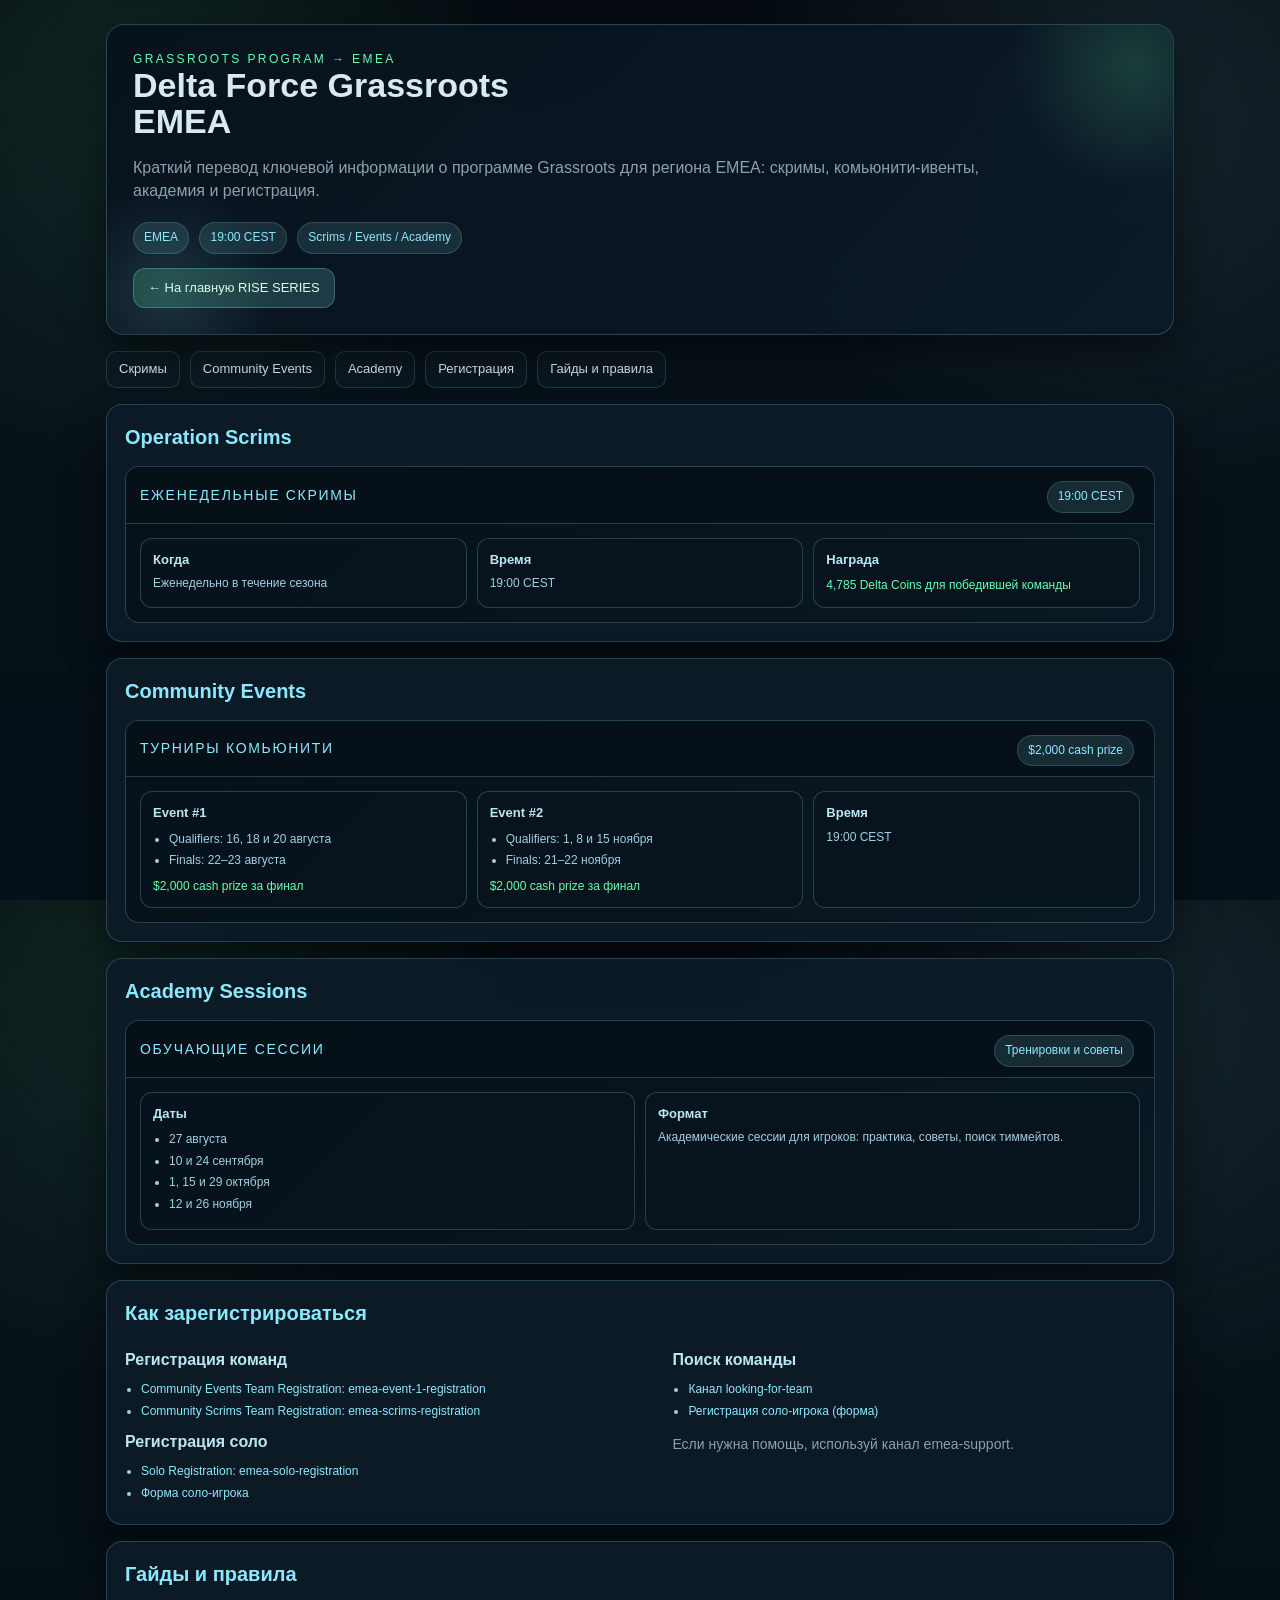
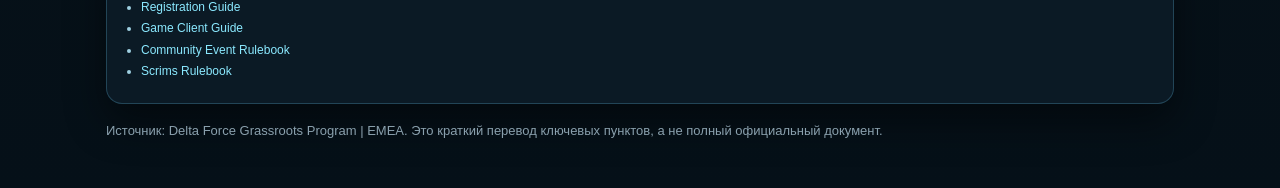
==== grassroots_emea_ru.html @ 2ccb9481 "Add files via upload" ====
<!doctype html>
<html lang="ru">
<head>
  <meta charset="utf-8" />
  <meta name="viewport" content="width=device-width, initial-scale=1" />
  <title>Delta Force Grassroots | EMEA — Кратко на русском</title>
  <link rel="stylesheet" href="style.css" />
  <style>
    .grass-root{margin-top:14px;border:1px solid rgba(139,233,255,.22);border-radius:14px;overflow:hidden;background:linear-gradient(135deg,rgba(6,16,24,.96),rgba(10,24,34,.92))}
    .grass-head{display:flex;align-items:center;justify-content:space-between;padding:10px 14px;border-bottom:1px solid rgba(139,233,255,.22);background:rgba(6,16,24,.9)}
    .grass-title{font-size:14px;color:#8be9ff;text-transform:uppercase;letter-spacing:.12em}
    .grass-body{padding:14px}
    .grass-grid{display:grid;grid-template-columns:repeat(auto-fit,minmax(220px,1fr));gap:10px}
    .grass-card{border:1px solid rgba(139,233,255,.22);border-radius:12px;padding:12px;background:rgba(8,20,30,.85)}
    .grass-card h4{margin:0 0 6px;color:#b9e7f2;font-size:13px}
    .grass-card .meta{font-size:12px;color:#9fd0e2}
    .grass-card .prize{margin-top:8px;font-size:12px;color:#63ffb0}
    .date-list{margin:8px 0 0 16px;padding:0;font-size:12px;color:#9fd0e2}
    .date-list li{margin:4px 0}
    .link-list{margin:8px 0 0 16px;padding:0;font-size:12px;color:#9fd0e2}
    .link-list li{margin:4px 0}
    .link-list a{color:#8be9ff;text-decoration:none}
    .link-list a:hover{text-decoration:underline}
    .full-link{display:inline-block;margin-top:14px;padding:10px 14px;border-radius:12px;background:linear-gradient(90deg,rgba(99,255,176,.18),rgba(139,233,255,.18));border:1px solid rgba(139,233,255,.28);color:#d9ffe8;text-decoration:none;font-size:13px}
    .full-link:hover{border-color:#8be9ff;background:rgba(139,233,255,.22)}
  </style>
</head>
<body>
  <div class="wrap">
    <header class="hero">
      <div class="kicker">Grassroots Program → EMEA</div>
      <h1>Delta Force Grassroots<br/>EMEA</h1>
      <p class="sub">Краткий перевод ключевой информации о программе Grassroots для региона EMEA: скримы, комьюнити‑ивенты, академия и регистрация.</p>
      <div class="tags">
        <span class="pill">EMEA</span>
        <span class="pill">19:00 CEST</span>
        <span class="pill">Scrims / Events / Academy</span>
      </div>
      <a class="full-link" href="index.html">← На главную RISE SERIES</a>
    </header>

    <nav class="nav">
      <a href="#scrims">Скримы</a>
      <a href="#events">Community Events</a>
      <a href="#academy">Academy</a>
      <a href="#register">Регистрация</a>
      <a href="#guides">Гайды и правила</a>
    </nav>

    <main>
      <section id="scrims" class="section">
        <h2>Operation Scrims</h2>
        <div class="grass-root">
          <div class="grass-head">
            <div class="grass-title">Еженедельные скримы</div>
            <div class="pill">19:00 CEST</div>
          </div>
          <div class="grass-body">
            <div class="grass-grid">
              <div class="grass-card">
                <h4>Когда</h4>
                <div class="meta">Еженедельно в течение сезона</div>
              </div>
              <div class="grass-card">
                <h4>Время</h4>
                <div class="meta">19:00 CEST</div>
              </div>
              <div class="grass-card">
                <h4>Награда</h4>
                <div class="prize">4,785 Delta Coins для победившей команды</div>
              </div>
            </div>
          </div>
        </div>
      </section>

      <section id="events" class="section">
        <h2>Community Events</h2>
        <div class="grass-root">
          <div class="grass-head">
            <div class="grass-title">Турниры комьюнити</div>
            <div class="pill">$2,000 cash prize</div>
          </div>
          <div class="grass-body">
            <div class="grass-grid">
              <div class="grass-card">
                <h4>Event #1</h4>
                <ul class="date-list">
                  <li>Qualifiers: 16, 18 и 20 августа</li>
                  <li>Finals: 22–23 августа</li>
                </ul>
                <div class="prize">$2,000 cash prize за финал</div>
              </div>
              <div class="grass-card">
                <h4>Event #2</h4>
                <ul class="date-list">
                  <li>Qualifiers: 1, 8 и 15 ноября</li>
                  <li>Finals: 21–22 ноября</li>
                </ul>
                <div class="prize">$2,000 cash prize за финал</div>
              </div>
              <div class="grass-card">
                <h4>Время</h4>
                <div class="meta">19:00 CEST</div>
              </div>
            </div>
          </div>
        </div>
      </section>

      <section id="academy" class="section">
        <h2>Academy Sessions</h2>
        <div class="grass-root">
          <div class="grass-head">
            <div class="grass-title">Обучающие сессии</div>
            <div class="pill">Тренировки и советы</div>
          </div>
          <div class="grass-body">
            <div class="grass-grid">
              <div class="grass-card">
                <h4>Даты</h4>
                <ul class="date-list">
                  <li>27 августа</li>
                  <li>10 и 24 сентября</li>
                  <li>1, 15 и 29 октября</li>
                  <li>12 и 26 ноября</li>
                </ul>
              </div>
              <div class="grass-card">
                <h4>Формат</h4>
                <div class="meta">Академические сессии для игроков: практика, советы, поиск тиммейтов.</div>
              </div>
            </div>
          </div>
        </div>
      </section>

      <section id="register" class="section">
        <h2>Как зарегистрироваться</h2>
        <div class="two">
          <div>
            <h3>Регистрация команд</h3>
            <ul class="link-list">
              <li><a href="#" target="_blank">Community Events Team Registration: emea-event-1-registration</a></li>
              <li><a href="#" target="_blank">Community Scrims Team Registration: emea-scrims-registration</a></li>
            </ul>
            <h3>Регистрация соло</h3>
            <ul class="link-list">
              <li><a href="#" target="_blank">Solo Registration: emea-solo-registration</a></li>
              <li><a href="https://forms.gle/nZiFamu3CQdPCxHGA" target="_blank">Форма соло‑игрока</a></li>
            </ul>
          </div>
          <div>
            <h3>Поиск команды</h3>
            <ul class="link-list">
              <li><a href="#" target="_blank">Канал looking-for-team</a></li>
              <li><a href="#" target="_blank">Регистрация соло‑игрока (форма)</a></li>
            </ul>
            <p class="note">Если нужна помощь, используй канал emea-support.</p>
          </div>
        </div>
      </section>

      <section id="guides" class="section">
        <h2>Гайды и правила</h2>
        <ul class="link-list">
          <li><a href="https://docs.google.com/document/d/1Z2-71S22kd0q0dNOTSPDnXwQyplltMOltUxATswzVcA/edit?usp=drive_link" target="_blank">Registration Guide</a></li>
          <li><a href="https://docs.google.com/document/d/1-LtsFhHSd9TqhIL-D1bdtUijVcw_AeulnSG8pI4t7SY/edit?tab=t.0" target="_blank">Game Client Guide</a></li>
          <li><a href="https://docs.google.com/document/d/1kjx-Kr_e8S7mKYZbfKHrHuG92e-HZ0BchCZp8srr2yU/edit?tab=t.0" target="_blank">Community Event Rulebook</a></li>
          <li><a href="https://docs.google.com/document/d/1WtzH_QjVE46fNVF2fFdW4-33qUdppOH94NwrOT4yUyY/edit?usp=drive_link" target="_blank">Scrims Rulebook</a></li>
        </ul>
      </section>
    </main>

    <footer class="footer">
      Источник: Delta Force Grassroots Program | EMEA. Это краткий перевод ключевых пунктов, а не полный официальный документ.
    </footer>
  </div>
</body>
</html>
---- style.css ----
:root{
  --bg:#050b10;
  --bg2:#071118;
  --panel:rgba(9,20,30,.88);
  --panel2:rgba(12,28,40,.92);
  --line:#2a5568;
  --accent:#8be9ff;
  --accent2:#63ffb0;
  --text:#d9e9f0;
  --muted:#8aa0ad;
  --danger:#ff6b6b;
  --shadow:0 18px 40px rgba(0,0,0,.45);
}
*{box-sizing:border-box}
html,body{height:100%}
body{
  margin:0;
  font-family:Inter,Segoe UI,Arial,sans-serif;
  background:
    radial-gradient(circle at 10% 10%, rgba(99,255,176,.10), transparent 28%),
    radial-gradient(circle at 90% 10%, rgba(139,233,255,.10), transparent 30%),
    linear-gradient(180deg, #050b10 0%, #071118 40%, #051018 100%);
  color:var(--text);
  line-height:1.45;
}
.wrap{max-width:1100px;margin:0 auto;padding:24px 16px 48px}

/* Hero */
.hero{
  position:relative;
  overflow:hidden;
  border:1px solid rgba(139,233,255,.22);
  background:linear-gradient(135deg, rgba(8,18,28,.96), rgba(11,27,40,.86));
  box-shadow:var(--shadow);
  border-radius:18px;
  padding:26px;
}
.hero:before,.hero:after{
  content:"";position:absolute;inset:auto;pointer-events:none;
}
.hero:before{right:-90px;top:-90px;width:260px;height:260px;border-radius:50%;background:radial-gradient(circle, rgba(99,255,176,.16), transparent 66%)}
.hero:after{left:-60px;bottom:-80px;width:240px;height:240px;border-radius:50%;background:radial-gradient(circle, rgba(139,233,255,.14), transparent 66%)}
.kicker{letter-spacing:.2em;text-transform:uppercase;color:var(--accent2);font-size:12px}
h1,h2,h3{margin:0 0 10px}
h1{font-size:34px;line-height:1.05}
.sub{color:var(--muted);max-width:900px}
.tags{margin-top:12px}
.pill{
  display:inline-block;padding:6px 10px;border-radius:999px;
  background:rgba(139,233,255,.12);border:1px solid rgba(139,233,255,.18);
  color:var(--accent);font-size:12px;margin:4px 6px 0 0;
}

/* Nav */
.nav{
  display:flex;flex-wrap:wrap;gap:10px;margin:16px 0 10px;
}
.nav a{
  text-decoration:none;color:var(--text);padding:8px 12px;border-radius:10px;
  border:1px solid rgba(139,233,255,.16);background:rgba(13,26,36,.7);
  font-size:13px;transition:.15s;
}
.nav a:hover{border-color:var(--accent);background:rgba(139,233,255,.12)}

/* Sections */
.section{
  margin-top:16px;
  background:var(--panel2);
  border:1px solid rgba(42,85,104,.75);
  border-radius:16px;
  padding:18px;
  box-shadow:var(--shadow);
}
.section h2{color:var(--accent);font-size:20px}
.section h3{color:#b9e7f2;font-size:16px;margin-top:10px}

/* Grids */
.grid{display:grid;grid-template-columns:repeat(auto-fit,minmax(220px,1fr));gap:12px}
.two{display:grid;grid-template-columns:1.05fr .95fr;gap:14px}
@media (max-width:900px){.two{grid-template-columns:1fr}h1{font-size:26px}}

/* Cards */
.card{
  background:var(--panel);
  border:1px solid rgba(139,233,255,.14);
  border-radius:14px;
  padding:14px;
  box-shadow:var(--shadow);
}
.card h3{margin-top:0;color:var(--accent)}

/* Tables */
table{width:100%;border-collapse:collapse;overflow:hidden;border-radius:12px}
th,td{border-bottom:1px solid rgba(139,233,255,.12);padding:10px 9px;text-align:left;vertical-align:top}
th{color:var(--accent2);font-weight:600;background:rgba(255,255,255,.03)}
tr:last-child td{border-bottom:none}

/* Lists */
ul{margin:8px 0 0 18px;padding:0}
li{margin:6px 0}

/* Footer */
.footer{margin-top:18px;color:var(--muted);font-size:13px}

/* Utilities */
.note{color:var(--muted);font-size:14px}
.danger{color:var(--danger)}
.mono{font-family:ui-monospace,SFMono-Regular,Consolas,monospace}
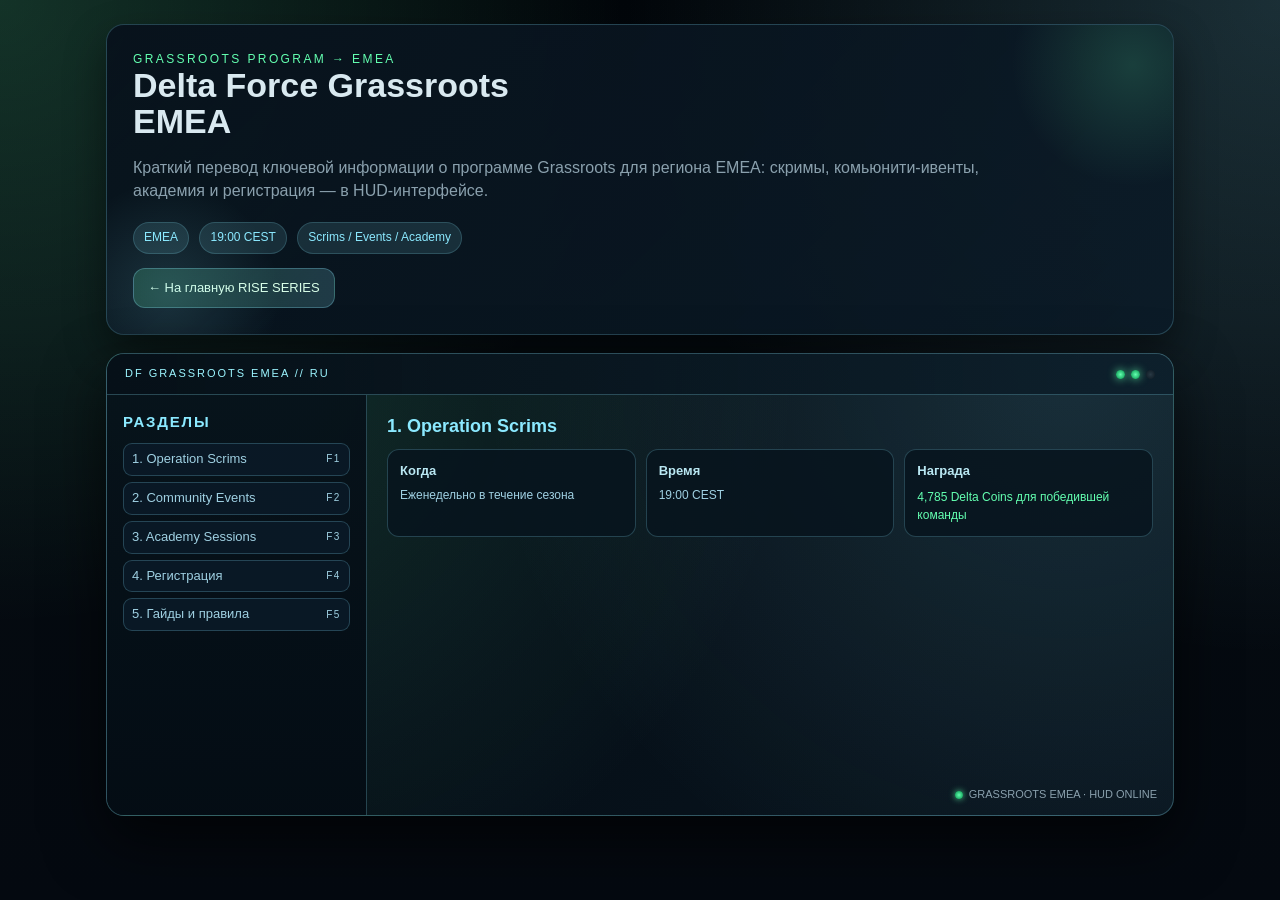
==== commit 9b672571: "Update grassroots_emea_ru.html" ====
--- a/grassroots_emea_ru.html
+++ b/grassroots_emea_ru.html
@@ -6,23 +6,48 @@
   <title>Delta Force Grassroots | EMEA — Кратко на русском</title>
   <link rel="stylesheet" href="style.css" />
   <style>
-    .grass-root{margin-top:14px;border:1px solid rgba(139,233,255,.22);border-radius:14px;overflow:hidden;background:linear-gradient(135deg,rgba(6,16,24,.96),rgba(10,24,34,.92))}
-    .grass-head{display:flex;align-items:center;justify-content:space-between;padding:10px 14px;border-bottom:1px solid rgba(139,233,255,.22);background:rgba(6,16,24,.9)}
-    .grass-title{font-size:14px;color:#8be9ff;text-transform:uppercase;letter-spacing:.12em}
-    .grass-body{padding:14px}
-    .grass-grid{display:grid;grid-template-columns:repeat(auto-fit,minmax(220px,1fr));gap:10px}
-    .grass-card{border:1px solid rgba(139,233,255,.22);border-radius:12px;padding:12px;background:rgba(8,20,30,.85)}
-    .grass-card h4{margin:0 0 6px;color:#b9e7f2;font-size:13px}
-    .grass-card .meta{font-size:12px;color:#9fd0e2}
-    .grass-card .prize{margin-top:8px;font-size:12px;color:#63ffb0}
+    body{background:
+      radial-gradient(circle at 0% 0%, rgba(99,255,176,.18), transparent 40%),
+      radial-gradient(circle at 100% 0%, rgba(139,233,255,.18), transparent 42%),
+      linear-gradient(180deg,#02060a 0%,#050b10 35%,#040910 100%);
+    }
+    .hud-shell{margin-top:18px;border-radius:18px;overflow:hidden;position:relative;border:1px solid rgba(139,233,255,.28);box-shadow:0 24px 60px rgba(0,0,0,.65);background:radial-gradient(circle at 10% 0%,rgba(99,255,176,.14),transparent 55%),radial-gradient(circle at 90% 0%,rgba(139,233,255,.14),transparent 55%),linear-gradient(135deg,rgba(4,12,20,.95),rgba(8,20,30,.98));}
+    .hud-top{display:flex;justify-content:space-between;align-items:center;padding:12px 18px;border-bottom:1px solid rgba(139,233,255,.25);background:linear-gradient(90deg,rgba(6,16,24,1),rgba(12,30,42,.85));}
+    .hud-logo{text-transform:uppercase;letter-spacing:.18em;font-size:11px;color:#9cf5ff}
+    .hud-leds{display:flex;gap:6px}
+    .hud-led{width:9px;height:9px;border-radius:50%;background:radial-gradient(circle,#63ffb0,#008b46);box-shadow:0 0 8px rgba(99,255,176,.8)}
+    .hud-led.off{background:radial-gradient(circle,#293944,#0b1720);box-shadow:none}
+    .hud-main{display:grid;grid-template-columns:260px 1fr;min-height:420px}
+    .hud-sidebar{border-right:1px solid rgba(139,233,255,.25);background:linear-gradient(180deg,rgba(6,18,26,.96),rgba(4,12,20,.96));padding:16px}
+    .hud-sidebar h2{margin-top:0;color:#8be9ff;font-size:15px;text-transform:uppercase;letter-spacing:.12em}
+    .hud-list{list-style:none;margin:0;padding:0;font-size:13px}
+    .hud-list li{margin:6px 0;padding:6px 8px;border-radius:9px;border:1px solid rgba(139,233,255,.22);background:rgba(11,27,40,.85);cursor:pointer;display:flex;justify-content:space-between;align-items:center}
+    .hud-list li span{color:#9fd0e2}
+    .hud-key{font-size:10px;color:#63ffb0;text-transform:uppercase;letter-spacing:.16em}
+    .hud-content{padding:18px 20px;position:relative}
+    .hud-section{display:none;animation:hudFade .35s ease-out forwards}
+    .hud-section.active{display:block}
+    .hud-section h3{margin-top:0;color:#8be9ff;font-size:18px}
+    .hud-section h4{margin-top:18px;color:#b9e7f2;font-size:15px}
+    .hud-section p,.hud-section ul{font-size:14px}
+    .hud-section ul{margin:6px 0 0 18px}
+    .hud-section li{margin:4px 0}
+    .hud-status{position:absolute;right:16px;bottom:12px;font-size:11px;color:#8aa0ad;display:flex;align-items:center;gap:6px}
+    .hud-status-dot{width:8px;height:8px;border-radius:50%;background:radial-gradient(circle,#63ffb0,#008b46);box-shadow:0 0 6px rgba(99,255,176,.8)}
+    .back-link{display:inline-block;margin-top:14px;padding:10px 14px;border-radius:12px;background:linear-gradient(90deg,rgba(99,255,176,.18),rgba(139,233,255,.18));border:1px solid rgba(139,233,255,.28);color:#d9ffe8;text-decoration:none;font-size:13px}
+    .back-link:hover{border-color:#8be9ff;background:rgba(139,233,255,.22)}
+    .info-grid{display:grid;grid-template-columns:repeat(auto-fit,minmax(180px,1fr));gap:10px;margin-top:10px}
+    .info-card{border:1px solid rgba(139,233,255,.22);border-radius:12px;padding:12px;background:rgba(8,20,30,.85)}
+    .info-card h4{margin:0 0 6px;color:#b9e7f2;font-size:13px}
+    .info-card .meta{font-size:12px;color:#9fd0e2}
+    .info-card .prize{margin-top:8px;font-size:12px;color:#63ffb0}
     .date-list{margin:8px 0 0 16px;padding:0;font-size:12px;color:#9fd0e2}
     .date-list li{margin:4px 0}
     .link-list{margin:8px 0 0 16px;padding:0;font-size:12px;color:#9fd0e2}
-    .link-list li{margin:4px 0}
     .link-list a{color:#8be9ff;text-decoration:none}
     .link-list a:hover{text-decoration:underline}
-    .full-link{display:inline-block;margin-top:14px;padding:10px 14px;border-radius:12px;background:linear-gradient(90deg,rgba(99,255,176,.18),rgba(139,233,255,.18));border:1px solid rgba(139,233,255,.28);color:#d9ffe8;text-decoration:none;font-size:13px}
-    .full-link:hover{border-color:#8be9ff;background:rgba(139,233,255,.22)}
+    @keyframes hudFade{from{opacity:0;transform:translateY(8px)}to{opacity:1;transform:translateY(0)}}
+    @media(max-width:960px){.hud-main{grid-template-columns:1fr}.hud-sidebar{border-right:none;border-bottom:1px solid rgba(139,233,255,.25)}}
   </style>
 </head>
 <body>
@@ -30,60 +55,60 @@
     <header class="hero">
       <div class="kicker">Grassroots Program → EMEA</div>
       <h1>Delta Force Grassroots<br/>EMEA</h1>
-      <p class="sub">Краткий перевод ключевой информации о программе Grassroots для региона EMEA: скримы, комьюнити‑ивенты, академия и регистрация.</p>
+      <p class="sub">Краткий перевод ключевой информации о программе Grassroots для региона EMEA: скримы, комьюнити‑ивенты, академия и регистрация — в HUD‑интерфейсе.</p>
       <div class="tags">
         <span class="pill">EMEA</span>
         <span class="pill">19:00 CEST</span>
         <span class="pill">Scrims / Events / Academy</span>
       </div>
-      <a class="full-link" href="index.html">← На главную RISE SERIES</a>
+      <a class="back-link" href="index.html">← На главную RISE SERIES</a>
     </header>
 
-    <nav class="nav">
-      <a href="#scrims">Скримы</a>
-      <a href="#events">Community Events</a>
-      <a href="#academy">Academy</a>
-      <a href="#register">Регистрация</a>
-      <a href="#guides">Гайды и правила</a>
-    </nav>
-
-    <main>
-      <section id="scrims" class="section">
-        <h2>Operation Scrims</h2>
-        <div class="grass-root">
-          <div class="grass-head">
-            <div class="grass-title">Еженедельные скримы</div>
-            <div class="pill">19:00 CEST</div>
-          </div>
-          <div class="grass-body">
-            <div class="grass-grid">
-              <div class="grass-card">
+    <div class="hud-shell">
+      <div class="hud-top">
+        <div class="hud-logo">DF GRASSROOTS EMEA // RU</div>
+        <div class="hud-leds">
+          <div class="hud-led"></div>
+          <div class="hud-led"></div>
+          <div class="hud-led off"></div>
+        </div>
+      </div>
+      <div class="hud-main">
+        <aside class="hud-sidebar">
+          <h2>РАЗДЕЛЫ</h2>
+          <ul class="hud-list">
+            <li data-target="sec1"><span>1. Operation Scrims</span><span class="hud-key">F1</span></li>
+            <li data-target="sec2"><span>2. Community Events</span><span class="hud-key">F2</span></li>
+            <li data-target="sec3"><span>3. Academy Sessions</span><span class="hud-key">F3</span></li>
+            <li data-target="sec4"><span>4. Регистрация</span><span class="hud-key">F4</span></li>
+            <li data-target="sec5"><span>5. Гайды и правила</span><span class="hud-key">F5</span></li>
+          </ul>
+        </aside>
+        <section class="hud-content">
+          <!-- 1. Operation Scrims -->
+          <div id="sec1" class="hud-section active">
+            <h3>1. Operation Scrims</h3>
+            <div class="info-grid">
+              <div class="info-card">
                 <h4>Когда</h4>
                 <div class="meta">Еженедельно в течение сезона</div>
               </div>
-              <div class="grass-card">
+              <div class="info-card">
                 <h4>Время</h4>
                 <div class="meta">19:00 CEST</div>
               </div>
-              <div class="grass-card">
+              <div class="info-card">
                 <h4>Награда</h4>
                 <div class="prize">4,785 Delta Coins для победившей команды</div>
               </div>
             </div>
           </div>
-        </div>
-      </section>
-
-      <section id="events" class="section">
-        <h2>Community Events</h2>
-        <div class="grass-root">
-          <div class="grass-head">
-            <div class="grass-title">Турниры комьюнити</div>
-            <div class="pill">$2,000 cash prize</div>
-          </div>
-          <div class="grass-body">
-            <div class="grass-grid">
-              <div class="grass-card">
+
+          <!-- 2. Community Events -->
+          <div id="sec2" class="hud-section">
+            <h3>2. Community Events</h3>
+            <div class="info-grid">
+              <div class="info-card">
                 <h4>Event #1</h4>
                 <ul class="date-list">
                   <li>Qualifiers: 16, 18 и 20 августа</li>
@@ -91,7 +116,7 @@
                 </ul>
                 <div class="prize">$2,000 cash prize за финал</div>
               </div>
-              <div class="grass-card">
+              <div class="info-card">
                 <h4>Event #2</h4>
                 <ul class="date-list">
                   <li>Qualifiers: 1, 8 и 15 ноября</li>
@@ -99,25 +124,18 @@
                 </ul>
                 <div class="prize">$2,000 cash prize за финал</div>
               </div>
-              <div class="grass-card">
+              <div class="info-card">
                 <h4>Время</h4>
                 <div class="meta">19:00 CEST</div>
               </div>
             </div>
           </div>
-        </div>
-      </section>
-
-      <section id="academy" class="section">
-        <h2>Academy Sessions</h2>
-        <div class="grass-root">
-          <div class="grass-head">
-            <div class="grass-title">Обучающие сессии</div>
-            <div class="pill">Тренировки и советы</div>
-          </div>
-          <div class="grass-body">
-            <div class="grass-grid">
-              <div class="grass-card">
+
+          <!-- 3. Academy Sessions -->
+          <div id="sec3" class="hud-section">
+            <h3>3. Academy Sessions</h3>
+            <div class="info-grid">
+              <div class="info-card">
                 <h4>Даты</h4>
                 <ul class="date-list">
                   <li>27 августа</li>
@@ -126,55 +144,73 @@
                   <li>12 и 26 ноября</li>
                 </ul>
               </div>
-              <div class="grass-card">
+              <div class="info-card">
                 <h4>Формат</h4>
                 <div class="meta">Академические сессии для игроков: практика, советы, поиск тиммейтов.</div>
               </div>
             </div>
           </div>
-        </div>
-      </section>
-
-      <section id="register" class="section">
-        <h2>Как зарегистрироваться</h2>
-        <div class="two">
-          <div>
-            <h3>Регистрация команд</h3>
+
+          <!-- 4. Регистрация -->
+          <div id="sec4" class="hud-section">
+            <h3>4. Как зарегистрироваться</h3>
+            <div class="info-grid">
+              <div class="info-card">
+                <h4>Команды</h4>
+                <ul class="link-list">
+                  <li><a href="#" target="_blank">Community Events: emea-event-1-registration</a></li>
+                  <li><a href="#" target="_blank">Scrims: emea-scrims-registration</a></li>
+                </ul>
+              </div>
+              <div class="info-card">
+                <h4>Соло</h4>
+                <ul class="link-list">
+                  <li><a href="#" target="_blank">Solo Registration: emea-solo-registration</a></li>
+                  <li><a href="https://forms.gle/nZiFamu3CQdPCxHGA" target="_blank">Форма соло‑игрока</a></li>
+                </ul>
+              </div>
+              <div class="info-card">
+                <h4>Поиск команды</h4>
+                <ul class="link-list">
+                  <li><a href="#" target="_blank">Канал looking-for-team</a></li>
+                  <li><a href="https://forms.gle/nZiFamu3CQdPCxHGA" target="_blank">Регистрация соло (форма)</a></li>
+                </ul>
+              </div>
+            </div>
+            <p class="note" style="margin-top:10px">Если нужна помощь, используй канал emea-support.</p>
+          </div>
+
+          <!-- 5. Гайды и правила -->
+          <div id="sec5" class="hud-section">
+            <h3>5. Гайды и правила</h3>
             <ul class="link-list">
-              <li><a href="#" target="_blank">Community Events Team Registration: emea-event-1-registration</a></li>
-              <li><a href="#" target="_blank">Community Scrims Team Registration: emea-scrims-registration</a></li>
+              <li><a href="https://docs.google.com/document/d/1Z2-71S22kd0q0dNOTSPDnXwQyplltMOltUxATswzVcA/edit?usp=drive_link" target="_blank">Registration Guide</a></li>
+              <li><a href="https://docs.google.com/document/d/1-LtsFhHSd9TqhIL-D1bdtUijVcw_AeulnSG8pI4t7SY/edit?tab=t.0" target="_blank">Game Client Guide</a></li>
+              <li><a href="https://docs.google.com/document/d/1kjx-Kr_e8S7mKYZbfKHrHuG92e-HZ0BchCZp8srr2yU/edit?tab=t.0" target="_blank">Community Event Rulebook</a></li>
+              <li><a href="https://docs.google.com/document/d/1WtzH_QjVE46fNVF2fFdW4-33qUdppOH94NwrOT4yUyY/edit?usp=drive_link" target="_blank">Scrims Rulebook</a></li>
             </ul>
-            <h3>Регистрация соло</h3>
-            <ul class="link-list">
-              <li><a href="#" target="_blank">Solo Registration: emea-solo-registration</a></li>
-              <li><a href="https://forms.gle/nZiFamu3CQdPCxHGA" target="_blank">Форма соло‑игрока</a></li>
-            </ul>
-          </div>
-          <div>
-            <h3>Поиск команды</h3>
-            <ul class="link-list">
-              <li><a href="#" target="_blank">Канал looking-for-team</a></li>
-              <li><a href="#" target="_blank">Регистрация соло‑игрока (форма)</a></li>
-            </ul>
-            <p class="note">Если нужна помощь, используй канал emea-support.</p>
-          </div>
-        </div>
-      </section>
-
-      <section id="guides" class="section">
-        <h2>Гайды и правила</h2>
-        <ul class="link-list">
-          <li><a href="https://docs.google.com/document/d/1Z2-71S22kd0q0dNOTSPDnXwQyplltMOltUxATswzVcA/edit?usp=drive_link" target="_blank">Registration Guide</a></li>
-          <li><a href="https://docs.google.com/document/d/1-LtsFhHSd9TqhIL-D1bdtUijVcw_AeulnSG8pI4t7SY/edit?tab=t.0" target="_blank">Game Client Guide</a></li>
-          <li><a href="https://docs.google.com/document/d/1kjx-Kr_e8S7mKYZbfKHrHuG92e-HZ0BchCZp8srr2yU/edit?tab=t.0" target="_blank">Community Event Rulebook</a></li>
-          <li><a href="https://docs.google.com/document/d/1WtzH_QjVE46fNVF2fFdW4-33qUdppOH94NwrOT4yUyY/edit?usp=drive_link" target="_blank">Scrims Rulebook</a></li>
-        </ul>
-      </section>
-    </main>
-
-    <footer class="footer">
-      Источник: Delta Force Grassroots Program | EMEA. Это краткий перевод ключевых пунктов, а не полный официальный документ.
-    </footer>
+          </div>
+
+          <div class="hud-status">
+            <span class="hud-status-dot"></span>
+            <span>GRASSROOTS EMEA · HUD ONLINE</span>
+          </div>
+        </section>
+      </div>
+    </div>
   </div>
+
+  <script>
+    const items = document.querySelectorAll('.hud-list li');
+    const sections = document.querySelectorAll('.hud-section');
+    items.forEach(item => {
+      item.addEventListener('click', () => {
+        const target = item.dataset.target;
+        sections.forEach(s => {
+          s.classList.toggle('active', s.id === target);
+        });
+      });
+    });
+  </script>
 </body>
-</html>+</html>
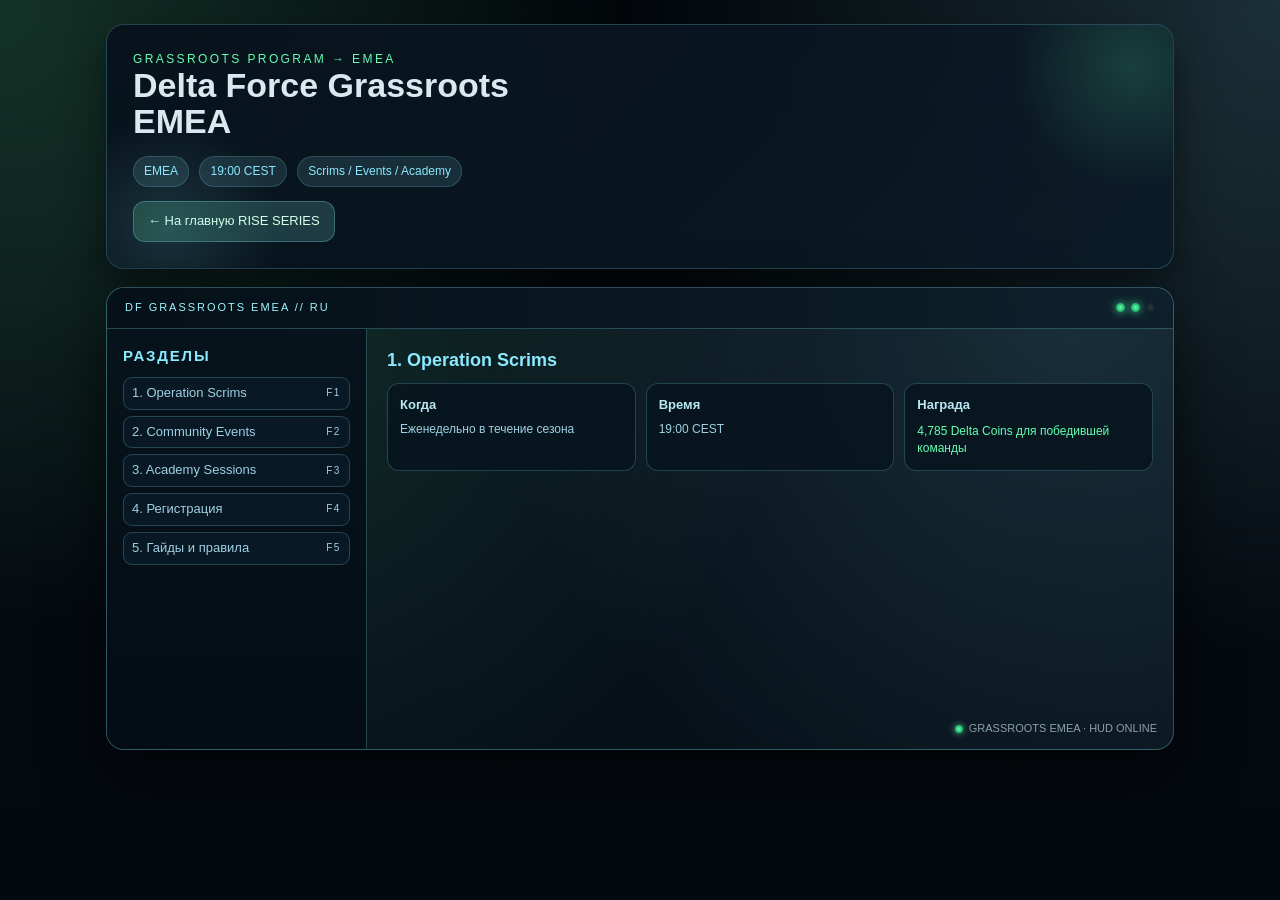
==== commit 12f1d224: "Update grassroots_emea_ru.html" ====
--- a/grassroots_emea_ru.html
+++ b/grassroots_emea_ru.html
@@ -55,7 +55,6 @@
     <header class="hero">
       <div class="kicker">Grassroots Program → EMEA</div>
       <h1>Delta Force Grassroots<br/>EMEA</h1>
-      <p class="sub">Краткий перевод ключевой информации о программе Grassroots для региона EMEA: скримы, комьюнити‑ивенты, академия и регистрация — в HUD‑интерфейсе.</p>
       <div class="tags">
         <span class="pill">EMEA</span>
         <span class="pill">19:00 CEST</span>
